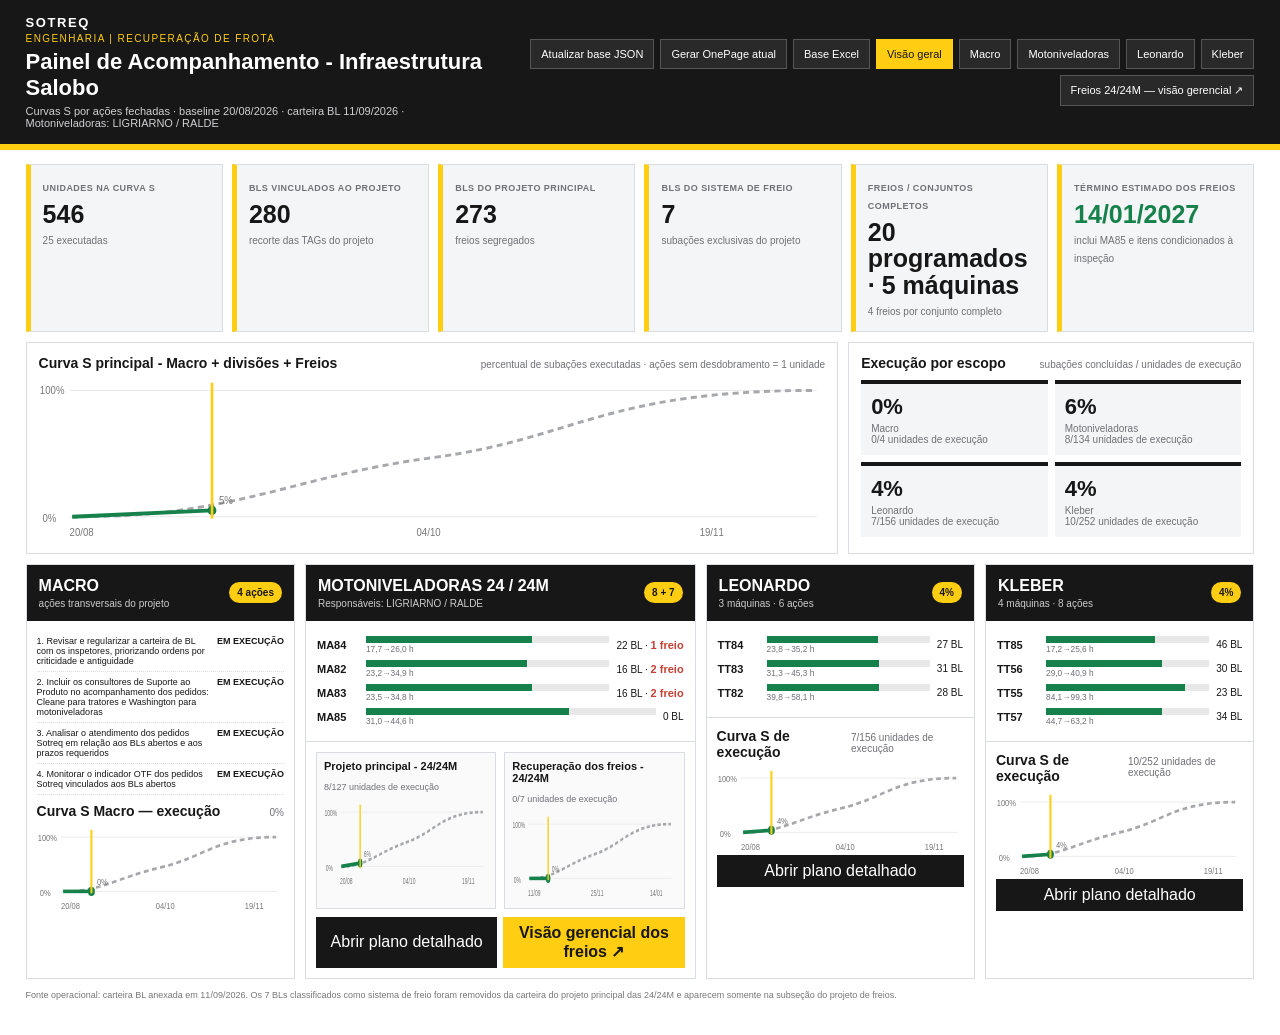
==== index.html @ 54cd2d6b "Publish validated Salobo recovery dashboard" ====
<!doctype html>
<html lang="pt-BR">
<head>
<meta charset="utf-8"><meta name="viewport" content="width=device-width,initial-scale=1">
<title>Recuperação da Infraestrutura — Salobo</title>
<style>html,body{margin:0;min-height:100%;background:#171717;color:#fff;font-family:Arial,sans-serif}.box{max-width:760px;margin:12vh auto;padding:32px}.bar{height:6px;background:#ffcd11;margin:18px 0}.err{color:#ffb4ab;white-space:pre-wrap}.muted{color:#bdbdbd}</style>
</head>
<body><div class="box"><h1>Recuperação da Infraestrutura — Salobo</h1><div class="bar"></div><p id="status">Carregando painel publicado…</p><p class="muted">Dashboard fonte-backed, base oficial na pasta 24 e geração de OnePage atual.</p><div id="err" class="err"></div></div>
<script>
(async()=>{
 const files=['parts/index-gz-001.b64','parts/index-gz-002.b64','parts/index-gz-003.b64'];
 const chunks=[];
 for(const p of files){const r=await fetch(p,{cache:'no-store'});if(!r.ok)throw new Error('Falha ao carregar '+p+': HTTP '+r.status);chunks.push((await r.text()).replace(/\s+/g,''));}
 const b64=chunks.join(''),bin=atob(b64),bytes=new Uint8Array(bin.length);
 for(let i=0;i<bin.length;i++)bytes[i]=bin.charCodeAt(i);
 const stream=new Blob([bytes]).stream().pipeThrough(new DecompressionStream('gzip'));
 const html=await new Response(stream).text();
 document.open();document.write(html);document.close();
})().catch(e=>{document.getElementById('status').textContent='Não foi possível carregar o painel.';document.getElementById('err').textContent=e.message;});
</script></body></html>
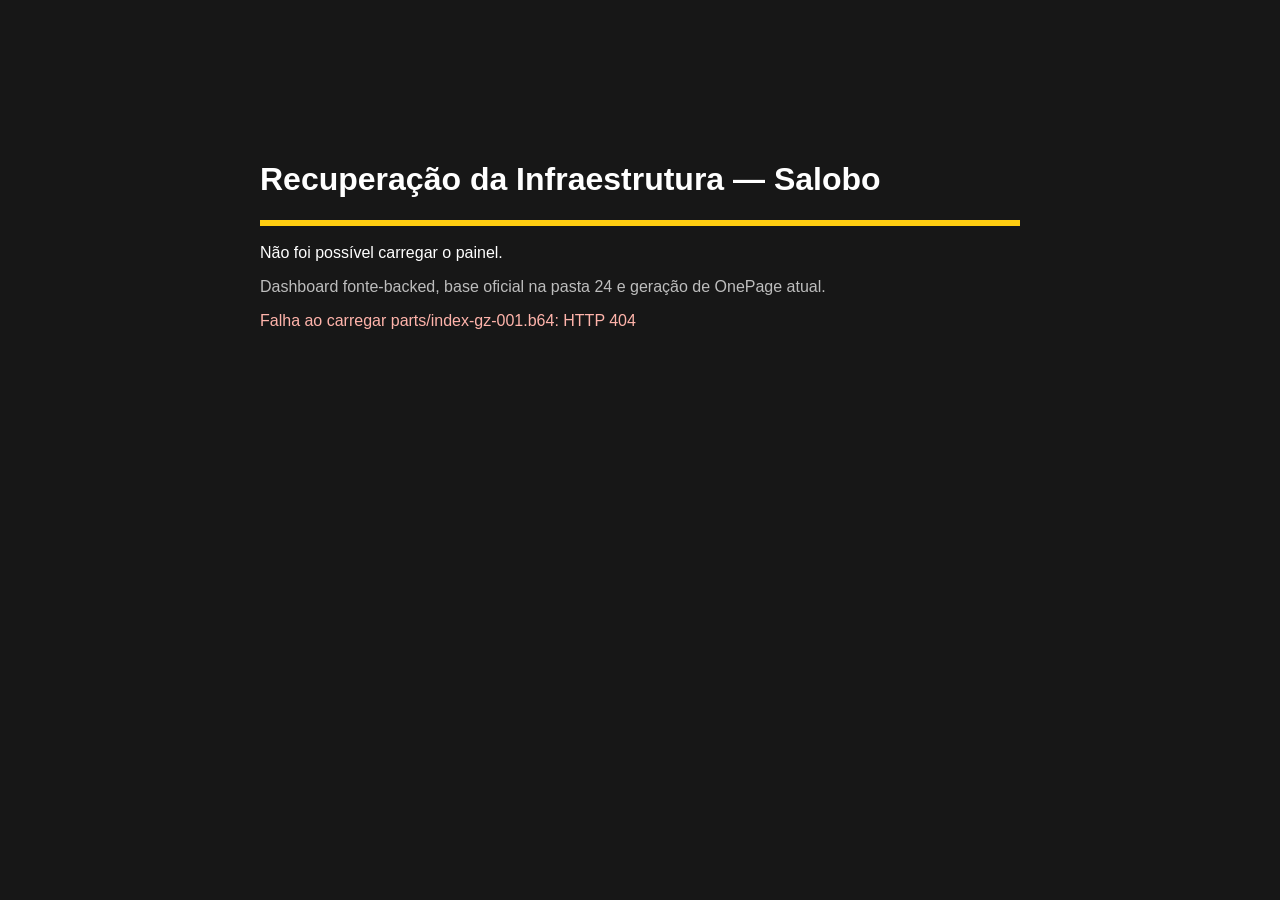
==== commit 5f8255c0: "Adiciona acesso permanente ao projeto no dashboard" ====
--- a/index.html
+++ b/index.html
@@ -16,5 +16,12 @@
  const stream=new Blob([bytes]).stream().pipeThrough(new DecompressionStream('gzip'));
  const html=await new Response(stream).text();
  document.open();document.write(html);document.close();
+ const nav=document.querySelector('#home .nav');
+ if(nav&&!document.getElementById('project-access')){
+   const a=document.createElement('a');
+   a.id='project-access';a.href='./';a.textContent='Projeto de Recuperação de Infra';
+   a.style.cssText='display:inline-flex;align-items:center;background:#ffcd11;color:#171717;font-weight:800;text-decoration:none';
+   nav.prepend(a);
+ }
 })().catch(e=>{document.getElementById('status').textContent='Não foi possível carregar o painel.';document.getElementById('err').textContent=e.message;});
 </script></body></html>
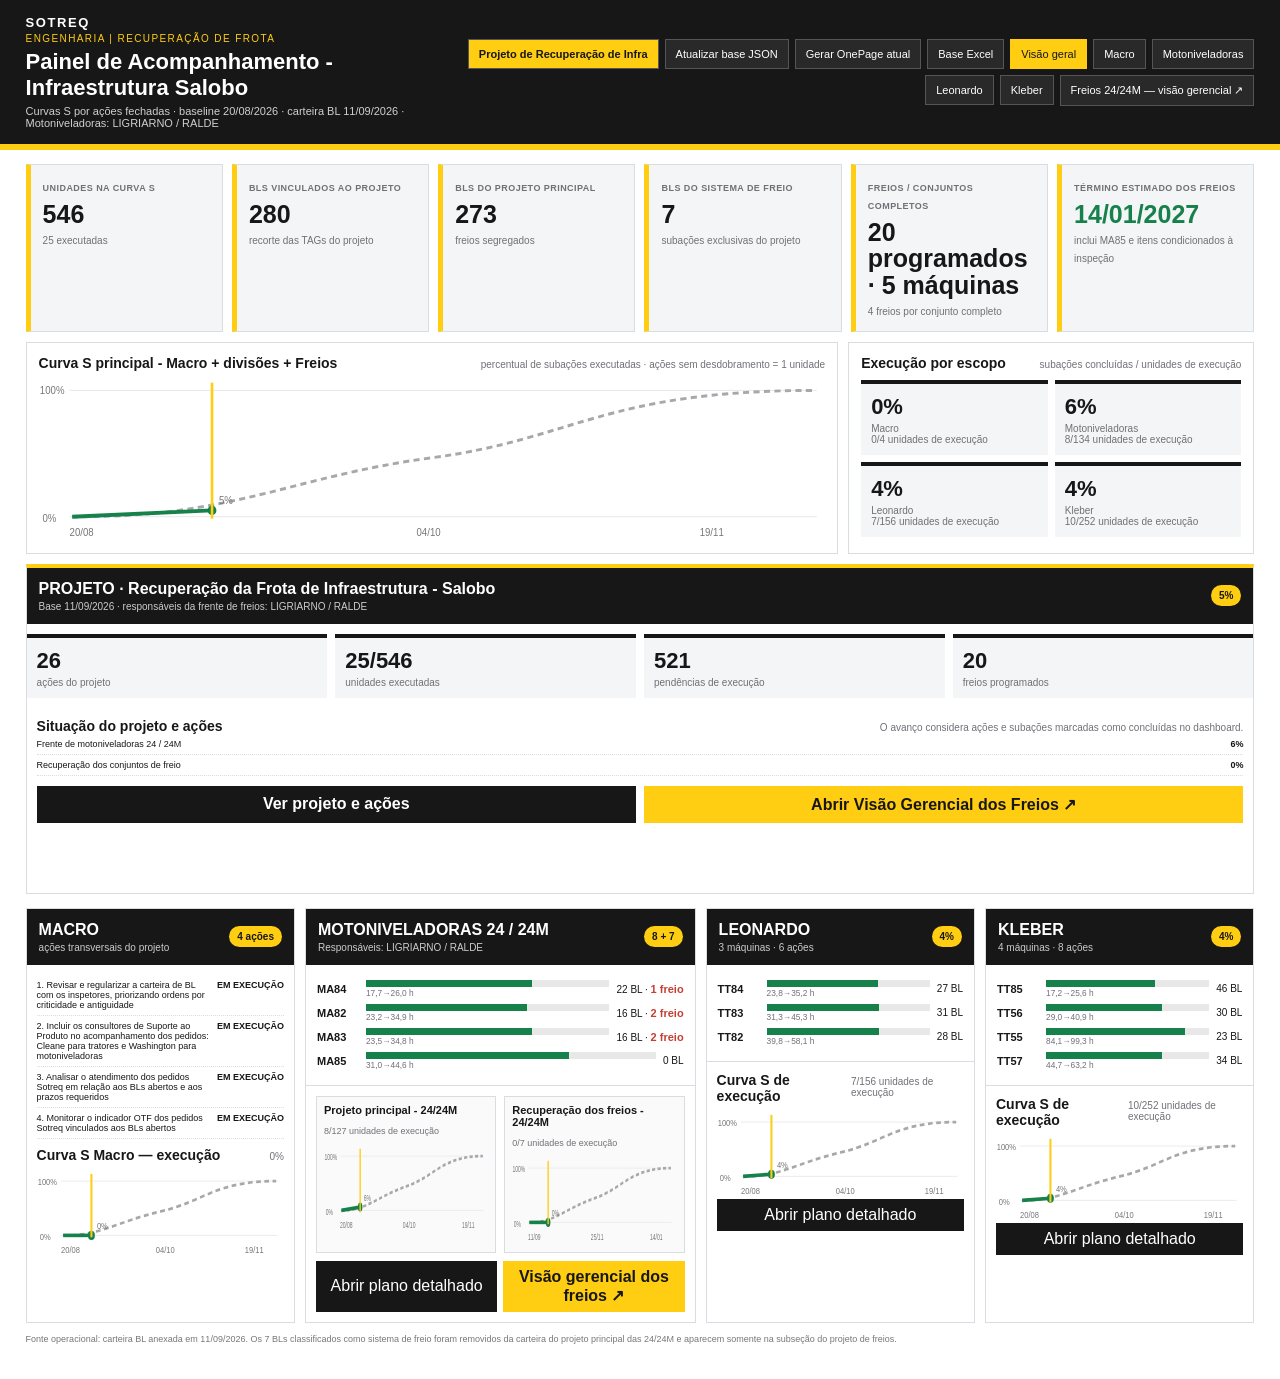
==== commit 30b152a8: "Conectar Curva S principal à programação e execução compartilhada" ====
--- a/index.html
+++ b/index.html
@@ -5,7 +5,7 @@
 <title>Recuperação da Infraestrutura — Salobo</title>
 <style>html,body{margin:0;min-height:100%;background:#171717;color:#fff;font-family:Arial,sans-serif}.box{max-width:760px;margin:12vh auto;padding:32px}.bar{height:6px;background:#ffcd11;margin:18px 0}.err{color:#ffb4ab;white-space:pre-wrap}.muted{color:#bdbdbd}</style>
 </head>
-<body><div class="box"><h1>Recuperação da Infraestrutura — Salobo</h1><div class="bar"></div><p id="status">Carregando painel publicado…</p><p class="muted">Dashboard fonte-backed, base oficial na pasta 24 e geração de OnePage atual.</p><div id="err" class="err"></div></div>
+<body><div class="box"><h1>Recuperação da Infraestrutura — Salobo</h1><div class="bar"></div><p id="status">Carregando painel publicado…</p><p class="muted">Dashboard integrado à programação das frotas e às baixas dos apps.</p><div id="err" class="err"></div></div>
 <script>
 (async()=>{
  const files=['parts/index-gz-001.b64','parts/index-gz-002.b64','parts/index-gz-003.b64'];
@@ -16,6 +16,7 @@
  const stream=new Blob([bytes]).stream().pipeThrough(new DecompressionStream('gzip'));
  const html=await new Response(stream).text();
  document.open();document.write(html);document.close();
+ const live=document.createElement('script');live.src='live-v7.js?v=20260916c';live.defer=false;document.body.appendChild(live);
  const nav=document.querySelector('#home .nav');
  if(nav&&!document.getElementById('project-access')){
    const a=document.createElement('a');
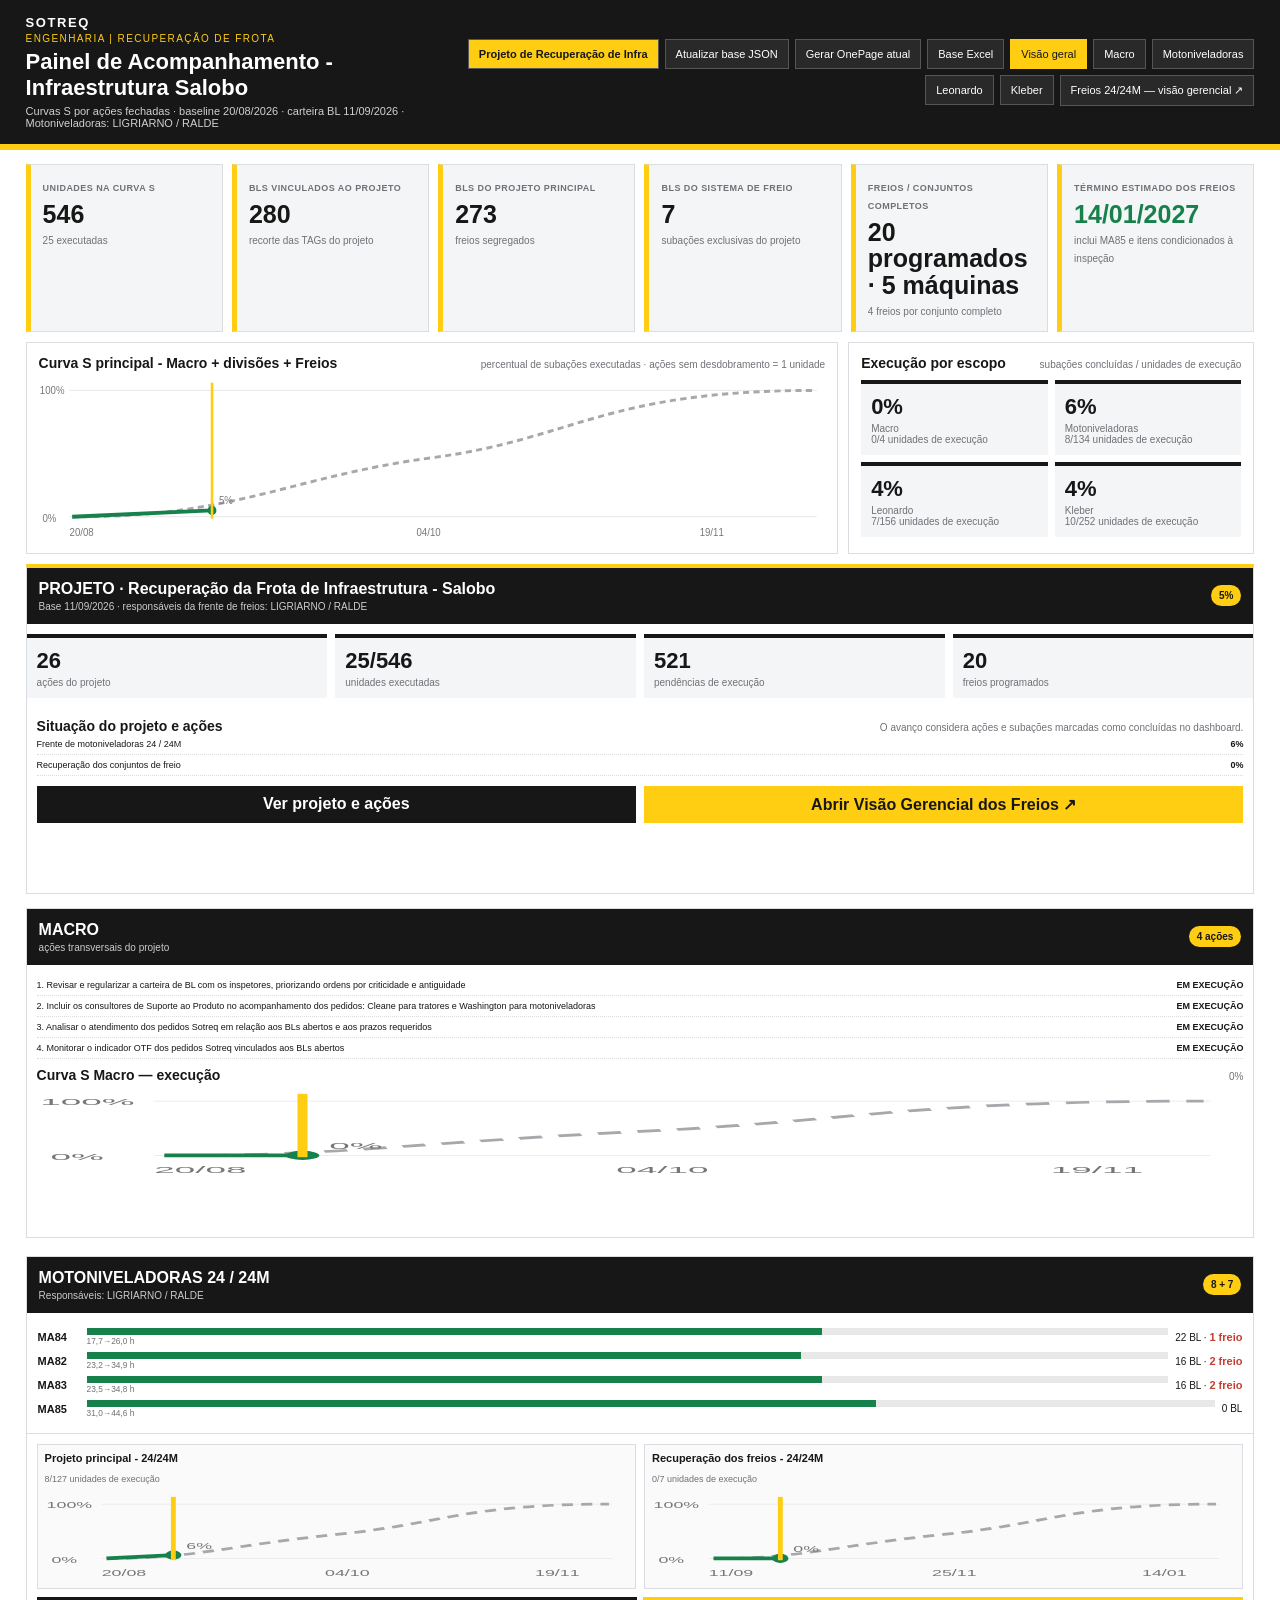
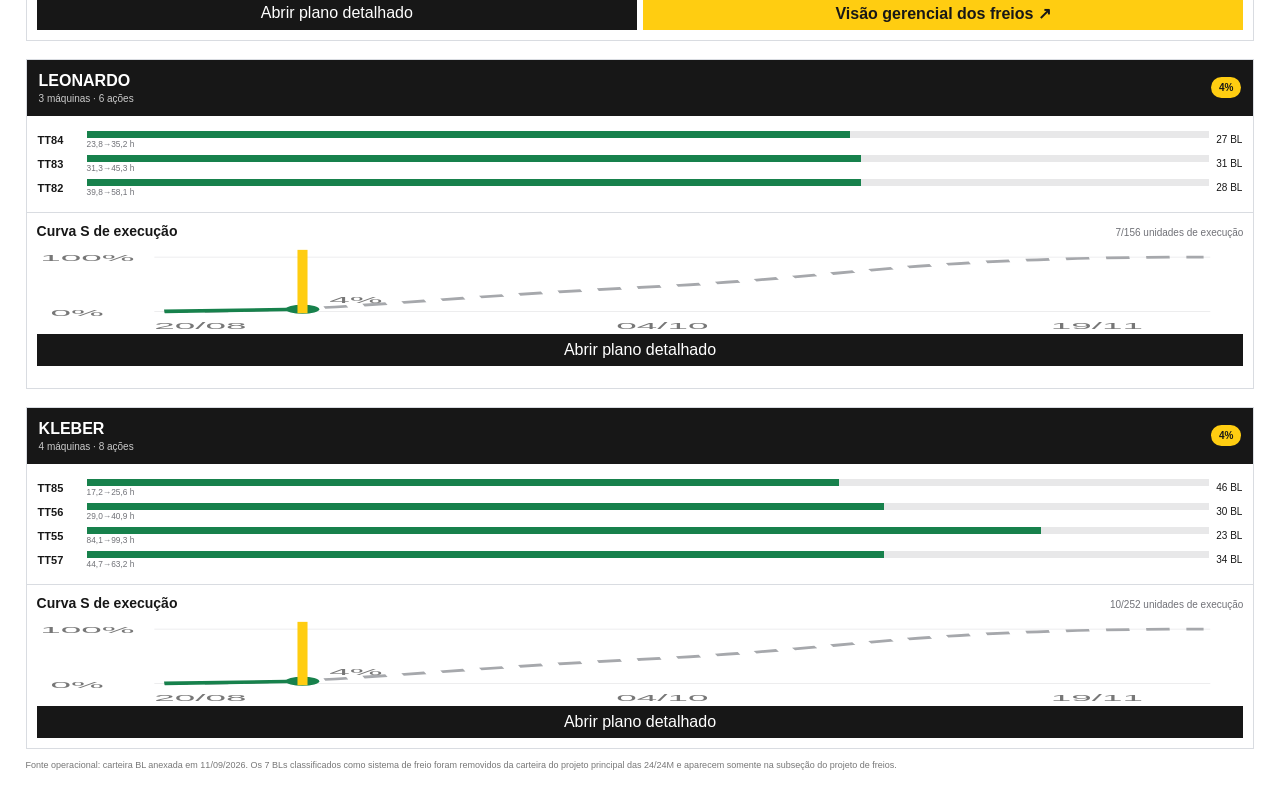
==== commit 9914b9ca: "Stack engineer dashboards vertically for readability" ====
--- a/index.html
+++ b/index.html
@@ -16,7 +16,16 @@
  const stream=new Blob([bytes]).stream().pipeThrough(new DecompressionStream('gzip'));
  const html=await new Response(stream).text();
  document.open();document.write(html);document.close();
- const live=document.createElement('script');live.src='live-v7.js?v=20260916c';live.defer=false;document.body.appendChild(live);
+ const live=document.createElement('script');
+ live.src='live-v7.js?v=20260924a';
+ live.async=false;
+ live.onload=()=>{
+   const axis=document.createElement('script');
+   axis.src='axis-bottom-v8.js?v=20260924a';
+   axis.async=false;
+   document.body.appendChild(axis);
+ };
+ document.body.appendChild(live);
  const nav=document.querySelector('#home .nav');
  if(nav&&!document.getElementById('project-access')){
    const a=document.createElement('a');
@@ -24,5 +33,42 @@
    a.style.cssText='display:inline-flex;align-items:center;background:#ffcd11;color:#171717;font-weight:800;text-decoration:none';
    nav.prepend(a);
  }
+ // Organiza Macro + responsáveis em blocos verticais para preservar a leitura das curvas e medições.
+ const layoutStyle=document.createElement('style');
+ layoutStyle.textContent=`
+   .engineer-stack-vertical{display:grid!important;grid-template-columns:minmax(0,1fr)!important;gap:18px!important;align-items:start!important;width:100%!important;max-width:none!important}
+   .engineer-stack-vertical>.engineer-stack-card{width:100%!important;max-width:none!important;min-width:0!important}
+   .engineer-stack-card svg{max-width:100%!important}
+   .engineer-stack-card [class*="chart"],.engineer-stack-card [class*="Chart"]{width:100%!important;max-width:none!important}
+ `;
+ document.head.appendChild(layoutStyle);
+ const applyVerticalEngineerLayout=()=>{
+   const scope=document.getElementById('home')||document.body;
+   const headings=[...scope.querySelectorAll('h1,h2,h3,h4,strong')];
+   const markers=headings.filter(el=>{
+     const t=(el.textContent||'').toLowerCase();
+     return t.includes('curva s macro')||t.includes('projeto principal - 24/24m')||t.includes('curva s de execução');
+   });
+   if(markers.length<3)return false;
+   const depth=el=>{let d=0;while(el&&el!==document.body){d++;el=el.parentElement}return d};
+   let best=null,bestDepth=-1;
+   for(const marker of markers){
+     let p=marker.parentElement;
+     while(p&&p!==document.body){
+       const hitChildren=[...p.children].filter(ch=>markers.some(m=>ch===m||ch.contains(m)));
+       if(hitChildren.length>=3){const d=depth(p);if(d>bestDepth){best=p;bestDepth=d}}
+       p=p.parentElement;
+     }
+   }
+   if(!best)return false;
+   best.classList.add('engineer-stack-vertical');
+   [...best.children].forEach(ch=>{
+     if(markers.some(m=>ch===m||ch.contains(m)))ch.classList.add('engineer-stack-card');
+   });
+   return true;
+ };
+ applyVerticalEngineerLayout();
+ setTimeout(applyVerticalEngineerLayout,300);
+ setTimeout(applyVerticalEngineerLayout,1200);
 })().catch(e=>{document.getElementById('status').textContent='Não foi possível carregar o painel.';document.getElementById('err').textContent=e.message;});
-</script></body></html>
+</script></body></html>
